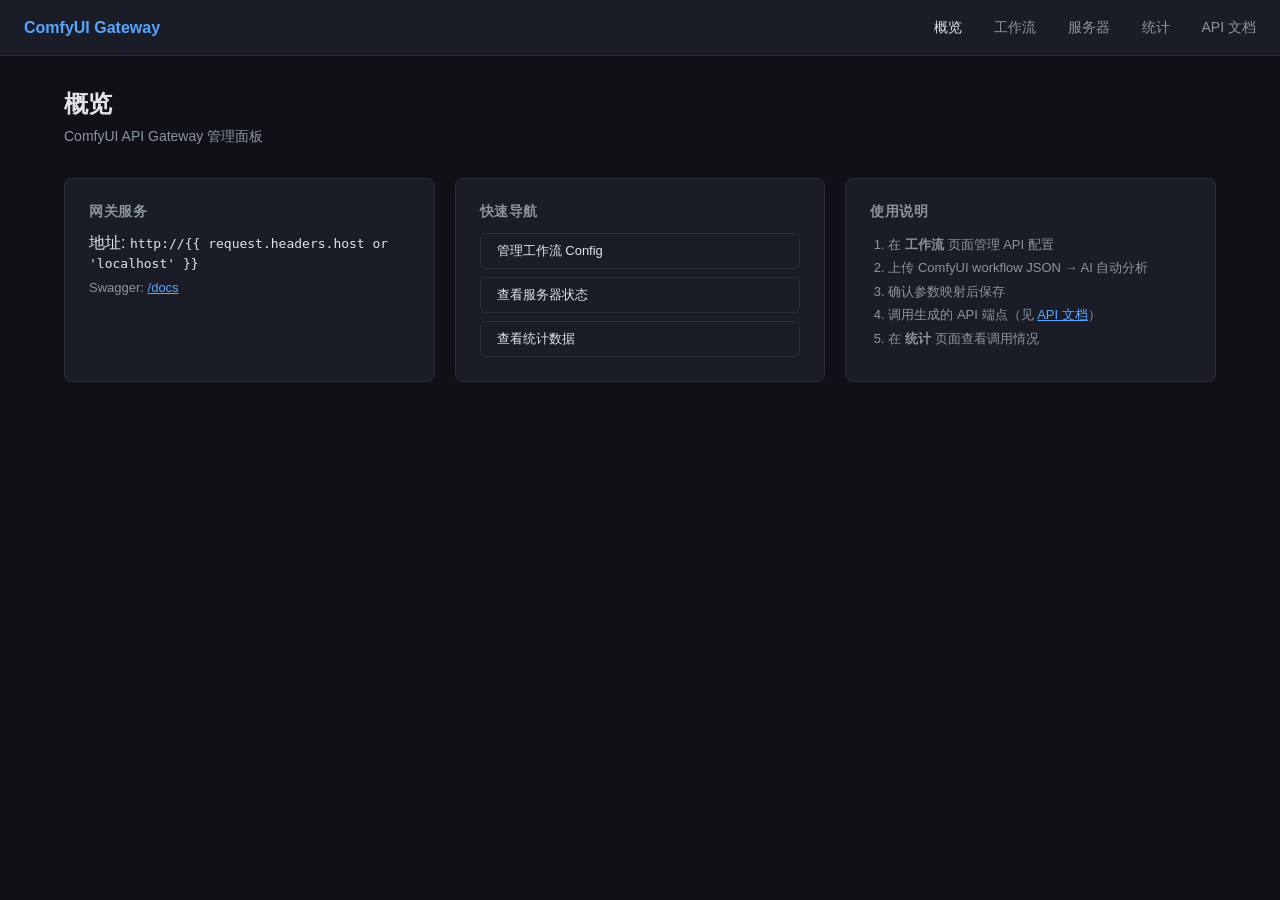
==== app/web/templates/index.html @ ee5ef1a5 "feat: ComfyUI API Gateway initial implementation - FastAPI-based API gateway for multiple ComfyUI ba" ====
<!DOCTYPE html>
<html lang="zh-CN">
<head>
    <meta charset="UTF-8">
    <meta name="viewport" content="width=device-width, initial-scale=1.0">
    <title>ComfyUI API Gateway - 管理面板</title>
    <style>
        :root {
            --bg: #0f1117;
            --card: #1a1d27;
            --border: #2a2d3a;
            --text: #e1e4e8;
            --muted: #8b949e;
            --accent: #58a6ff;
            --green: #3fb950;
            --red: #f85149;
            --yellow: #d2991d;
        }
        * { margin: 0; padding: 0; box-sizing: border-box; }
        body { font-family: -apple-system, BlinkMacSystemFont, "Segoe UI", Roboto, sans-serif; background: var(--bg); color: var(--text); min-height: 100vh; }
        nav { background: var(--card); border-bottom: 1px solid var(--border); padding: 0 24px; display: flex; align-items: center; height: 56px; gap: 32px; }
        nav a { color: var(--muted); text-decoration: none; font-size: 14px; transition: color 0.15s; }
        nav a:hover, nav a.active { color: var(--text); }
        nav .brand { font-weight: 700; font-size: 16px; color: var(--accent); margin-right: auto; }
        main { max-width: 1200px; margin: 0 auto; padding: 32px 24px; }
        h1 { font-size: 24px; margin-bottom: 8px; }
        .subtitle { color: var(--muted); font-size: 14px; margin-bottom: 32px; }
        .cards { display: grid; grid-template-columns: repeat(auto-fit, minmax(280px, 1fr)); gap: 20px; }
        .card { background: var(--card); border: 1px solid var(--border); border-radius: 8px; padding: 24px; }
        .card h3 { font-size: 14px; color: var(--muted); text-transform: uppercase; letter-spacing: 0.5px; margin-bottom: 12px; }
        .card .value { font-size: 36px; font-weight: 700; }
        .card .value.green { color: var(--green); }
        .card .value.red { color: var(--red); }
        .card .value.blue { color: var(--accent); }
        .badge { display: inline-block; padding: 2px 8px; border-radius: 12px; font-size: 12px; font-weight: 600; }
        .badge.online { background: rgba(63,185,80,0.15); color: var(--green); }
        .badge.offline { background: rgba(248,81,73,0.15); color: var(--red); }
        table { width: 100%; border-collapse: collapse; margin-top: 16px; }
        th, td { text-align: left; padding: 10px 12px; border-bottom: 1px solid var(--border); font-size: 13px; }
        th { color: var(--muted); font-weight: 600; text-transform: uppercase; letter-spacing: 0.5px; font-size: 11px; }
        tr:hover { background: rgba(255,255,255,0.02); }
        .btn { display: inline-flex; align-items: center; padding: 8px 16px; border-radius: 6px; border: 1px solid var(--border); background: var(--card); color: var(--text); font-size: 13px; cursor: pointer; text-decoration: none; transition: all 0.15s; }
        .btn:hover { border-color: var(--accent); color: var(--accent); }
        .btn-primary { background: var(--accent); color: #fff; border-color: var(--accent); }
        .btn-primary:hover { opacity: 0.9; color: #fff; }
        .btn-danger { color: var(--red); }
        .btn-danger:hover { border-color: var(--red); background: rgba(248,81,73,0.1); }
        .text-muted { color: var(--muted); font-size: 13px; }
    </style>
</head>
<body>
    <nav>
        <span class="brand">ComfyUI Gateway</span>
        <a href="/admin/" class="active">概览</a>
        <a href="/admin/configs">工作流</a>
        <a href="/admin/servers">服务器</a>
        <a href="/admin/stats">统计</a>
        <a href="/docs" target="_blank">API 文档</a>
    </nav>
    <main>
        <h1>概览</h1>
        <p class="subtitle">ComfyUI API Gateway 管理面板</p>
        <div class="cards">
            <div class="card">
                <h3>网关服务</h3>
                <p>地址: <code>http://{{ request.headers.host or 'localhost' }}</code></p>
                <p class="text-muted" style="margin-top:8px">Swagger: <a href="/docs" style="color:var(--accent)">/docs</a></p>
            </div>
            <div class="card">
                <h3>快速导航</h3>
                <div style="display:flex;flex-direction:column;gap:8px;margin-top:8px">
                    <a href="/admin/configs" class="btn">管理工作流 Config</a>
                    <a href="/admin/servers" class="btn">查看服务器状态</a>
                    <a href="/admin/stats" class="btn">查看统计数据</a>
                </div>
            </div>
            <div class="card">
                <h3>使用说明</h3>
                <ol style="font-size:13px;color:var(--muted);padding-left:18px;line-height:1.8">
                    <li>在 <strong>工作流</strong> 页面管理 API 配置</li>
                    <li>上传 ComfyUI workflow JSON → AI 自动分析</li>
                    <li>确认参数映射后保存</li>
                    <li>调用生成的 API 端点（见 <a href="/docs" style="color:var(--accent)">API 文档</a>）</li>
                    <li>在 <strong>统计</strong> 页面查看调用情况</li>
                </ol>
            </div>
        </div>
    </main>
</body>
</html>
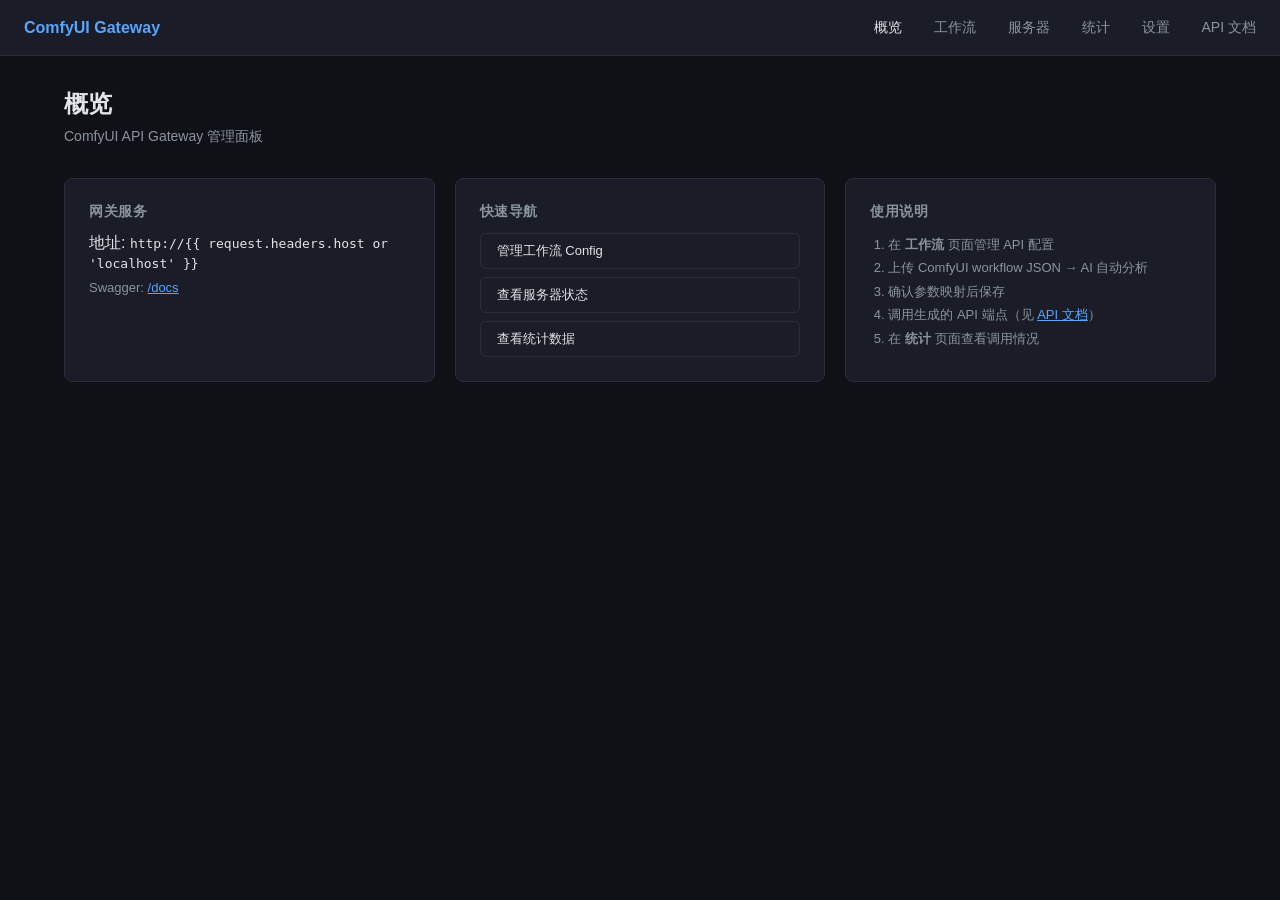
==== commit a54bddc9: "refactor: move admin to root, empty initial configs, add LLM settings with AI-powered workflow analy" ====
--- a/app/web/templates/index.html
+++ b/app/web/templates/index.html
@@ -51,10 +51,11 @@
 <body>
     <nav>
         <span class="brand">ComfyUI Gateway</span>
-        <a href="/admin/" class="active">概览</a>
-        <a href="/admin/configs">工作流</a>
-        <a href="/admin/servers">服务器</a>
-        <a href="/admin/stats">统计</a>
+        <a href="/" class="active">概览</a>
+        <a href="/configs">工作流</a>
+        <a href="/servers">服务器</a>
+        <a href="/stats">统计</a>
+        <a href="/settings">设置</a>
         <a href="/docs" target="_blank">API 文档</a>
     </nav>
     <main>
@@ -69,9 +70,9 @@
             <div class="card">
                 <h3>快速导航</h3>
                 <div style="display:flex;flex-direction:column;gap:8px;margin-top:8px">
-                    <a href="/admin/configs" class="btn">管理工作流 Config</a>
-                    <a href="/admin/servers" class="btn">查看服务器状态</a>
-                    <a href="/admin/stats" class="btn">查看统计数据</a>
+                    <a href="/configs" class="btn">管理工作流 Config</a>
+                    <a href="/servers" class="btn">查看服务器状态</a>
+                    <a href="/stats" class="btn">查看统计数据</a>
                 </div>
             </div>
             <div class="card">
